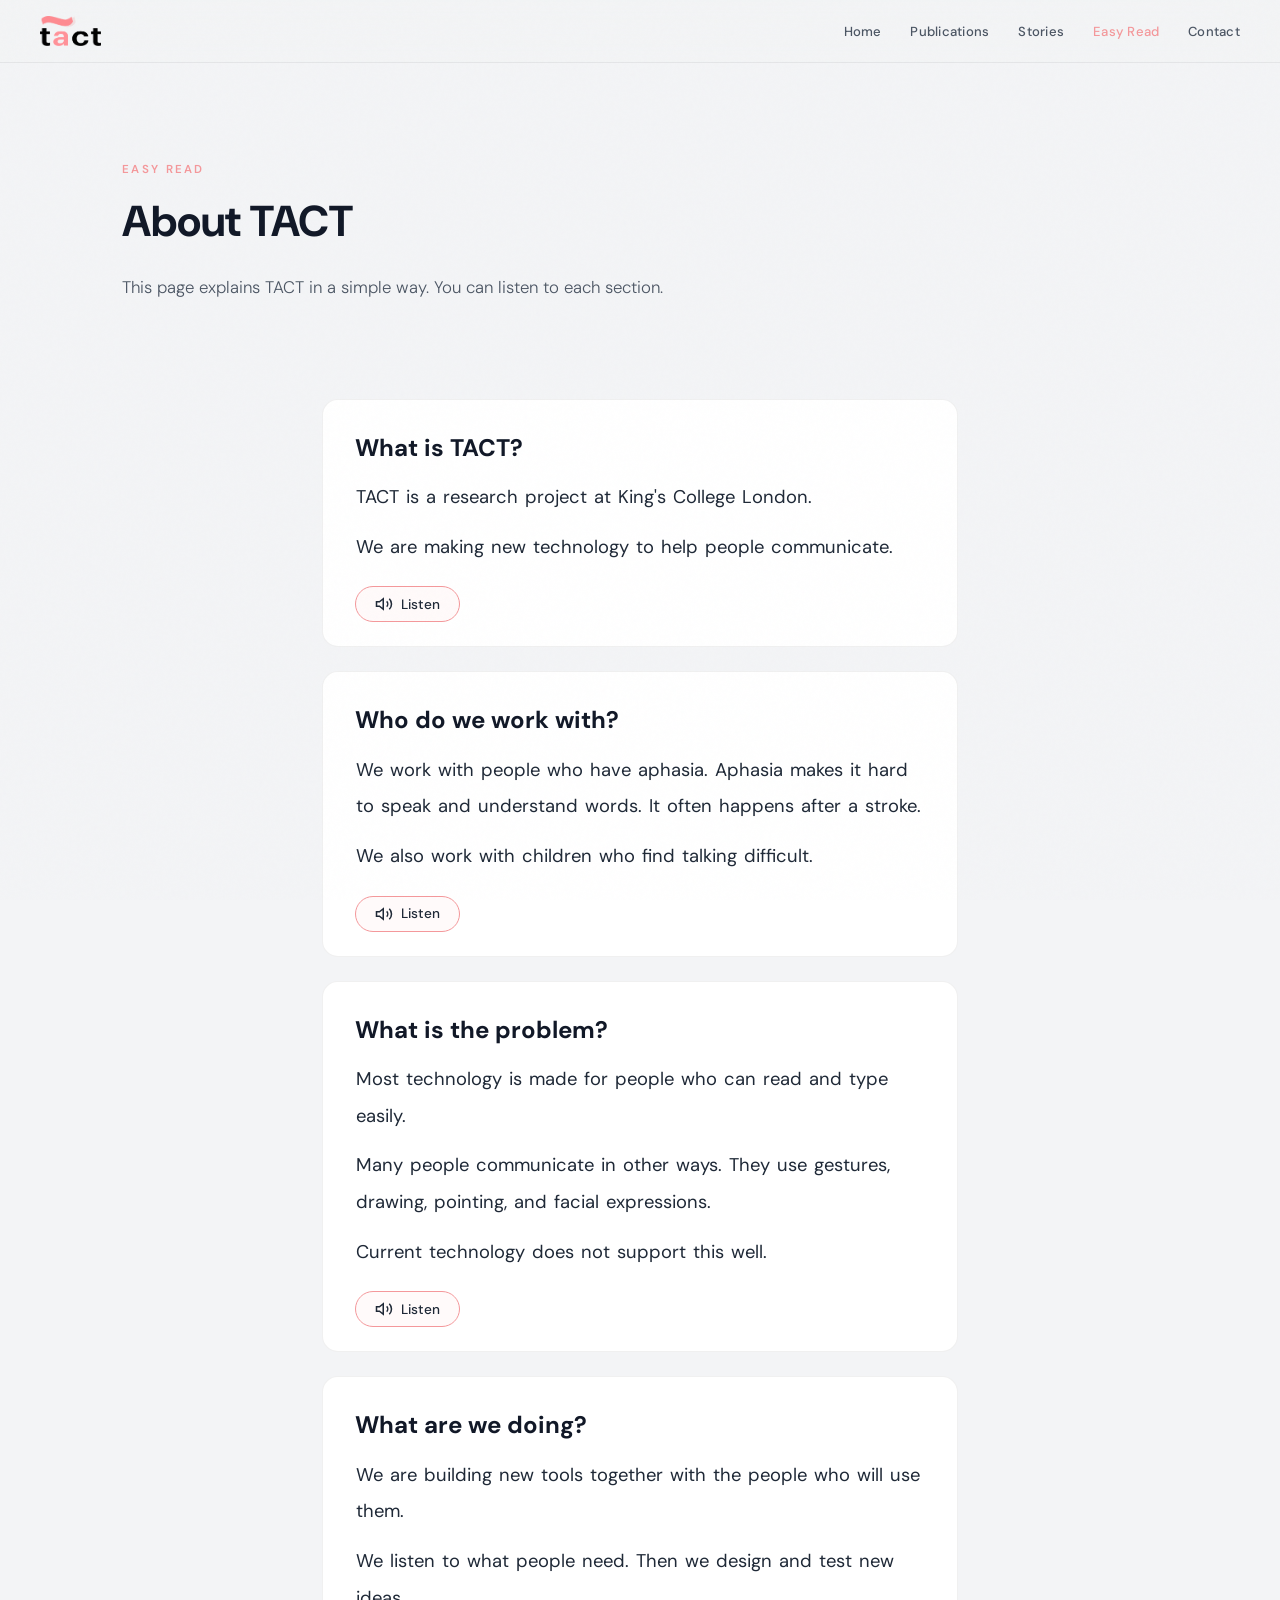
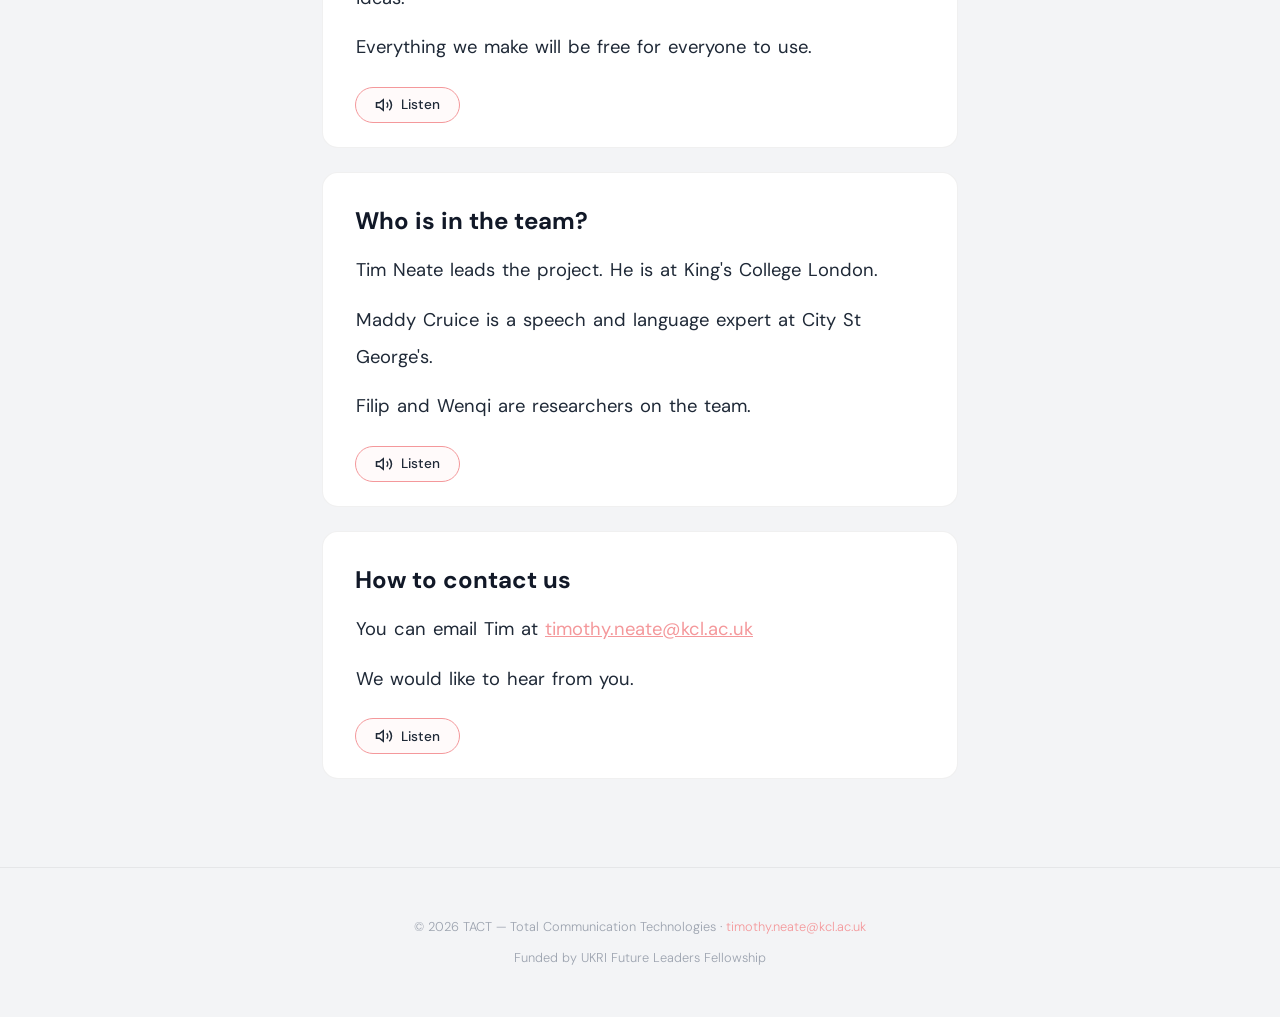
==== easyread.html @ 061c8639 "Redesign: DM Sans font, pink theme, team photos, advisors, nav update, Easy Read page - Switch font " ====
<!DOCTYPE html>
<html lang="en">
<head>
  <meta charset="UTF-8">
  <meta name="viewport" content="width=device-width, initial-scale=1.0">
  <title>Easy Read — TACT</title>
  <meta name="description" content="Easy Read version of the TACT project for people with aphasia and communication needs.">
  <link rel="preconnect" href="https://fonts.googleapis.com">
  <link rel="preconnect" href="https://fonts.gstatic.com" crossorigin>
  <link href="https://fonts.googleapis.com/css2?family=DM+Sans:ital,opsz,wght@0,9..40,300;0,9..40,400;0,9..40,500;0,9..40,600;0,9..40,700;1,9..40,400&display=swap" rel="stylesheet">
  <link rel="stylesheet" href="styles.css">
  <style>
    .easyread-section { max-width: 700px; margin: 0 auto; padding: 2rem 2rem 4rem; }
    .easyread-block { background: var(--navy-mid); border: 1px solid rgba(0,0,0,0.06); border-radius: 16px; padding: 2rem 2rem 1.5rem; margin-bottom: 1.5rem; }
    .easyread-block h2 { font-family: var(--font-display); font-size: 1.5rem; font-weight: 700; color: var(--white); margin-bottom: 1rem; line-height: 1.3; }
    .easyread-block p { font-size: 1.15rem; line-height: 2; color: var(--text-primary); font-weight: 400; margin-bottom: 0.8rem; }
    .tts-btn { display: inline-flex; align-items: center; gap: 0.5rem; margin-top: 0.5rem; padding: 0.5rem 1.2rem; border-radius: 100px; border: 1px solid var(--teal); background: var(--teal-subtle); color: var(--text-primary); font-family: var(--font-display); font-size: 0.85rem; font-weight: 500; cursor: pointer; transition: background 0.2s; }
    .tts-btn:hover { background: var(--teal-faded); }
    .tts-btn svg { flex-shrink: 0; }
    .easyread-intro { text-align: center; margin-bottom: 2rem; }
    .easyread-intro p { font-size: 1.1rem; color: var(--text-secondary); max-width: 500px; margin: 0 auto; }
    .tts-word { transition: background 0.15s, color 0.15s; border-radius: 3px; padding: 0 1px; }
    .tts-word.active { background: var(--teal); color: #fff; }
    .easyread-block.speaking p { color: var(--text-muted); }
    .easyread-block.speaking .tts-word.active { color: #fff; }
    .easyread-block.speaking .tts-word.spoken { color: var(--text-primary); }
  </style>
</head>
<body>
  <a href="#main" class="skip-link">Skip to main content</a>

  <nav id="navbar" role="navigation" aria-label="Main navigation">
    <a href="index.html" class="nav-brand" aria-label="TACT Home">
      <img src="tact-logo.png" alt="TACT" style="height:30px;">
    </a>
    <button class="nav-toggle" aria-label="Toggle menu" id="navToggle"><span></span><span></span><span></span></button>
    <ul class="nav-links" id="navLinks">
      <li><a href="index.html">Home</a></li>
      <li><a href="publications.html">Publications</a></li>
      <li><a href="stories.html">Stories</a></li>
      <li><a href="easyread.html" class="active">Easy Read</a></li>
      <li><a href="index.html#contact">Contact</a></li>
    </ul>
  </nav>

  <div class="page-header" id="main">
    <p class="section-label">Easy Read</p>
    <h1 class="section-title">About TACT</h1>
    <p class="section-body">This page explains TACT in a simple way. You can listen to each section.</p>
  </div>

  <div class="easyread-section">

    <div class="easyread-block">
      <h2>What is TACT?</h2>
      <p>TACT is a research project at King's College London.</p>
      <p>We are making new technology to help people communicate.</p>
      <button class="tts-btn" data-text="TACT is a research project at King's College London. We are making new technology to help people communicate." aria-label="Listen to this section">
        <svg width="18" height="18" viewBox="0 0 24 24" fill="none" stroke="currentColor" stroke-width="2"><polygon points="11 5 6 9 2 9 2 15 6 15 11 19 11 5"/><path d="M15.54 8.46a5 5 0 0 1 0 7.07"/><path d="M19.07 4.93a10 10 0 0 1 0 14.14"/></svg>
        Listen
      </button>
    </div>

    <div class="easyread-block">
      <h2>Who do we work with?</h2>
      <p>We work with people who have aphasia. Aphasia makes it hard to speak and understand words. It often happens after a stroke.</p>
      <p>We also work with children who find talking difficult.</p>
      <button class="tts-btn" data-text="We work with people who have aphasia. Aphasia makes it hard to speak and understand words. It often happens after a stroke. We also work with children who find talking difficult." aria-label="Listen to this section">
        <svg width="18" height="18" viewBox="0 0 24 24" fill="none" stroke="currentColor" stroke-width="2"><polygon points="11 5 6 9 2 9 2 15 6 15 11 19 11 5"/><path d="M15.54 8.46a5 5 0 0 1 0 7.07"/><path d="M19.07 4.93a10 10 0 0 1 0 14.14"/></svg>
        Listen
      </button>
    </div>

    <div class="easyread-block">
      <h2>What is the problem?</h2>
      <p>Most technology is made for people who can read and type easily.</p>
      <p>Many people communicate in other ways. They use gestures, drawing, pointing, and facial expressions.</p>
      <p>Current technology does not support this well.</p>
      <button class="tts-btn" data-text="Most technology is made for people who can read and type easily. Many people communicate in other ways. They use gestures, drawing, pointing, and facial expressions. Current technology does not support this well." aria-label="Listen to this section">
        <svg width="18" height="18" viewBox="0 0 24 24" fill="none" stroke="currentColor" stroke-width="2"><polygon points="11 5 6 9 2 9 2 15 6 15 11 19 11 5"/><path d="M15.54 8.46a5 5 0 0 1 0 7.07"/><path d="M19.07 4.93a10 10 0 0 1 0 14.14"/></svg>
        Listen
      </button>
    </div>

    <div class="easyread-block">
      <h2>What are we doing?</h2>
      <p>We are building new tools together with the people who will use them.</p>
      <p>We listen to what people need. Then we design and test new ideas.</p>
      <p>Everything we make will be free for everyone to use.</p>
      <button class="tts-btn" data-text="We are building new tools together with the people who will use them. We listen to what people need. Then we design and test new ideas. Everything we make will be free for everyone to use." aria-label="Listen to this section">
        <svg width="18" height="18" viewBox="0 0 24 24" fill="none" stroke="currentColor" stroke-width="2"><polygon points="11 5 6 9 2 9 2 15 6 15 11 19 11 5"/><path d="M15.54 8.46a5 5 0 0 1 0 7.07"/><path d="M19.07 4.93a10 10 0 0 1 0 14.14"/></svg>
        Listen
      </button>
    </div>

    <div class="easyread-block">
      <h2>Who is in the team?</h2>
      <p>Tim Neate leads the project. He is at King's College London.</p>
      <p>Maddy Cruice is a speech and language expert at City St George's.</p>
      <p>Filip and Wenqi are researchers on the team.</p>
      <button class="tts-btn" data-text="Tim Neate leads the project. He is at King's College London. Maddy Cruice is a speech and language expert at City St George's. Filip and Wenqi are researchers on the team." aria-label="Listen to this section">
        <svg width="18" height="18" viewBox="0 0 24 24" fill="none" stroke="currentColor" stroke-width="2"><polygon points="11 5 6 9 2 9 2 15 6 15 11 19 11 5"/><path d="M15.54 8.46a5 5 0 0 1 0 7.07"/><path d="M19.07 4.93a10 10 0 0 1 0 14.14"/></svg>
        Listen
      </button>
    </div>

    <div class="easyread-block">
      <h2>How to contact us</h2>
      <p>You can email Tim at <a href="mailto:timothy.neate@kcl.ac.uk" style="color:var(--teal);text-decoration:underline;">timothy.neate@kcl.ac.uk</a></p>
      <p>We would like to hear from you.</p>
      <button class="tts-btn" data-text="You can email Tim at timothy.neate@kcl.ac.uk. We would like to hear from you." aria-label="Listen to this section">
        <svg width="18" height="18" viewBox="0 0 24 24" fill="none" stroke="currentColor" stroke-width="2"><polygon points="11 5 6 9 2 9 2 15 6 15 11 19 11 5"/><path d="M15.54 8.46a5 5 0 0 1 0 7.07"/><path d="M19.07 4.93a10 10 0 0 1 0 14.14"/></svg>
        Listen
      </button>
    </div>

  </div>

  <footer>
    <p>&copy; 2026 TACT — Total Communication Technologies · <a href="mailto:timothy.neate@kcl.ac.uk">timothy.neate@kcl.ac.uk</a></p>
    <p style="margin-top:0.5rem;">Funded by UKRI Future Leaders Fellowship</p>
  </footer>

  <script>
    const ICON_PLAY = '<svg width="18" height="18" viewBox="0 0 24 24" fill="none" stroke="currentColor" stroke-width="2"><polygon points="11 5 6 9 2 9 2 15 6 15 11 19 11 5"/><path d="M15.54 8.46a5 5 0 0 1 0 7.07"/><path d="M19.07 4.93a10 10 0 0 1 0 14.14"/></svg>';
    const ICON_STOP = '<svg width="18" height="18" viewBox="0 0 24 24" fill="none" stroke="currentColor" stroke-width="2"><rect x="6" y="4" width="4" height="16"/><rect x="14" y="4" width="4" height="16"/></svg>';

    // Nav scroll + mobile toggle
    window.addEventListener('scroll', () => { document.getElementById('navbar').classList.toggle('scrolled', window.scrollY > 60); });
    document.getElementById('navToggle').addEventListener('click', () => { document.getElementById('navLinks').classList.toggle('open'); });
    document.querySelectorAll('#navLinks a').forEach(link => { link.addEventListener('click', () => { document.getElementById('navLinks').classList.remove('open'); }); });

    // Scroll reveal
    const observer = new IntersectionObserver((entries) => {
      entries.forEach(entry => { if (entry.isIntersecting) { entry.target.classList.add('visible'); observer.unobserve(entry.target); } });
    }, { threshold: 0.15, rootMargin: '0px 0px -30px 0px' });
    document.querySelectorAll('.reveal').forEach(el => observer.observe(el));

    // Wrap each paragraph's text nodes in word spans for highlighting
    document.querySelectorAll('.easyread-block').forEach(block => {
      block.querySelectorAll('p').forEach(p => {
        const walker = document.createTreeWalker(p, NodeFilter.SHOW_TEXT);
        const textNodes = [];
        while (walker.nextNode()) textNodes.push(walker.currentNode);
        textNodes.forEach(node => {
          const parts = node.textContent.split(/(\s+)/);
          const frag = document.createDocumentFragment();
          parts.forEach(part => {
            if (/\S/.test(part)) {
              const span = document.createElement('span');
              span.className = 'tts-word';
              span.textContent = part;
              frag.appendChild(span);
            } else {
              frag.appendChild(document.createTextNode(part));
            }
          });
          node.parentNode.replaceChild(frag, node);
        });
      });
    });

    // TTS with readalong highlighting
    let activeBlock = null;

    function resetBlock(block) {
      block.classList.remove('speaking');
      block.querySelectorAll('.tts-word').forEach(w => w.classList.remove('active', 'spoken'));
      const btn = block.querySelector('.tts-btn');
      btn.innerHTML = ICON_PLAY + ' Listen';
    }

    document.querySelectorAll('.tts-btn').forEach(btn => {
      btn.addEventListener('click', () => {
        const block = btn.closest('.easyread-block');

        if (speechSynthesis.speaking) {
          speechSynthesis.cancel();
          if (activeBlock === block) {
            resetBlock(block);
            activeBlock = null;
            return;
          }
          if (activeBlock) resetBlock(activeBlock);
        }

        const words = Array.from(block.querySelectorAll('.tts-word'));
        const text = btn.getAttribute('data-text');
        const utterance = new SpeechSynthesisUtterance(text);
        utterance.rate = 0.85;
        utterance.pitch = 1;

        activeBlock = block;
        block.classList.add('speaking');
        btn.innerHTML = ICON_STOP + ' Stop';

        // Track character position to word-span index mapping
        const plainWords = text.split(/\s+/);
        let charPos = 0;
        const wordMap = [];
        plainWords.forEach((w, i) => {
          wordMap.push({ start: charPos, end: charPos + w.length, index: i });
          charPos += w.length + 1;
        });

        utterance.onboundary = (e) => {
          if (e.name !== 'word') return;
          const ci = e.charIndex;
          const match = wordMap.findIndex(w => ci >= w.start && ci < w.end);
          if (match < 0) return;

          words.forEach((w, i) => {
            if (i < match) { w.classList.remove('active'); w.classList.add('spoken'); }
            else if (i === match) { w.classList.add('active'); w.classList.remove('spoken'); }
            else { w.classList.remove('active', 'spoken'); }
          });
        };

        utterance.onend = () => {
          words.forEach(w => { w.classList.remove('active'); w.classList.add('spoken'); });
          setTimeout(() => { resetBlock(block); activeBlock = null; }, 600);
        };

        speechSynthesis.speak(utterance);
      });
    });
  </script>
</body>
</html>
---- styles.css ----
/* ═══════════════════════════════════════
   TACT — Total Communication Technologies
   Shared stylesheet
   Used by: index.html, publications.html, stories.html
   ═══════════════════════════════════════ */

*, *::before, *::after { margin: 0; padding: 0; box-sizing: border-box; }

:root {
  --teal: #F4989B;
  --teal-deep: #e07e81;
  --teal-glow: rgba(244,152,155,0.12);
  --teal-subtle: rgba(244,152,155,0.05);
  --teal-faded: rgba(244,152,155,0.10);
  --navy: #f3f4f6;
  --navy-mid: #ffffff;
  --warm: #d97706;
  --warm-faded: rgba(217,119,6,0.12);
  --coral: #e04545;
  --coral-faded: rgba(224,69,69,0.12);
  --white: #111827;
  --text-primary: #1f2937;
  --text-secondary: #4b5563;
  --text-muted: #9ca3af;
  --font-display: 'DM Sans', system-ui, sans-serif;
  --font-body: 'DM Sans', system-ui, sans-serif;
}

html { scroll-behavior: smooth; scroll-padding-top: 90px; }

body {
  font-family: var(--font-body);
  background: var(--navy);
  color: var(--text-primary);
  overflow-x: hidden;
  line-height: 1.75;
  font-size: 16px;
}

/* Grain texture overlay */
body::after {
  content: '';
  position: fixed;
  inset: 0;
  pointer-events: none;
  z-index: 9999;
  opacity: 0.018;
  background-image: url("data:image/svg+xml,%3Csvg viewBox='0 0 256 256' xmlns='http://www.w3.org/2000/svg'%3E%3Cfilter id='n'%3E%3CfeTurbulence type='fractalNoise' baseFrequency='0.85' numOctaves='4' stitchTiles='stitch'/%3E%3C/filter%3E%3Crect width='100%25' height='100%25' filter='url(%23n)'/%3E%3C/svg%3E");
}

/* Scroll reveal */
.reveal {
  opacity: 0;
  transform: translateY(36px);
  transition: opacity 0.9s cubic-bezier(0.16,1,0.3,1), transform 0.9s cubic-bezier(0.16,1,0.3,1);
}
.reveal.visible { opacity: 1; transform: translateY(0); }


/* ═══════════════════════════════
   NAVIGATION
   ═══════════════════════════════ */

nav {
  position: fixed; top: 0; width: 100%; z-index: 100;
  padding: 1rem 2.5rem;
  display: flex; justify-content: space-between; align-items: center;
  backdrop-filter: blur(24px); -webkit-backdrop-filter: blur(24px);
  background: rgba(243,244,246,0.7);
  border-bottom: 1px solid rgba(0,0,0,0.06);
  transition: background 0.3s, border-color 0.3s;
}
nav.scrolled { background: rgba(243,244,246,0.95); border-bottom-color: rgba(0,0,0,0.1); }
.nav-brand { display: flex; align-items: center; text-decoration: none; }
.nav-logo-svg { height: 30px; }
.nav-links { display: flex; gap: 1.8rem; list-style: none; align-items: center; }
.nav-links a {
  color: var(--text-secondary); text-decoration: none;
  font-family: var(--font-display); font-size: 0.82rem;
  font-weight: 500; letter-spacing: 0.02em; transition: color 0.25s;
}
.nav-links a:hover, .nav-links a:focus-visible { color: var(--teal); }
.nav-links a.active { color: var(--teal); }
.nav-toggle { display: none; background: none; border: none; cursor: pointer; padding: 0.5rem; }
.nav-toggle span { display: block; width: 24px; height: 2px; background: var(--text-secondary); margin: 5px 0; border-radius: 2px; }


/* ═══════════════════════════════
   HERO
   ═══════════════════════════════ */

.hero {
  min-height: 100vh; display: flex; flex-direction: column;
  justify-content: center; align-items: center; text-align: center;
  padding: 8rem 2rem 5rem; position: relative; overflow: hidden;
}
.orb { display: none; }
.hero-logo-wrap { margin-bottom: 2.5rem; animation: fadeUp 1s 0.2s both; }
.hero-logo-svg { width: 220px; filter: drop-shadow(0 0 30px rgba(244,152,155,0.15)); }
.hero h1 {
  font-family: var(--font-display); font-size: clamp(2.2rem,5.5vw,3.8rem);
  font-weight: 700; color: var(--white); line-height: 1.15;
  max-width: 800px; animation: fadeUp 1s 0.4s both;
}
.hero h1 .accent { color: var(--teal); }
.hero-sub {
  font-size: clamp(1rem,2vw,1.15rem); max-width: 620px; margin-top: 1.5rem;
  font-weight: 300; color: var(--text-secondary); animation: fadeUp 1s 0.6s both; line-height: 1.8;
}
.hero-badges { display: flex; gap: 0.8rem; margin-top: 2.5rem; flex-wrap: wrap; justify-content: center; animation: fadeUp 1s 0.8s both; }
.hero-badge {
  display: inline-flex; align-items: center; gap: 0.4rem;
  padding: 0.45rem 1rem; border-radius: 100px;
  font-family: var(--font-display); font-size: 0.78rem; font-weight: 500;
  border: 1px solid rgba(244,152,155,0.15); color: var(--text-secondary); background: rgba(244,152,155,0.04);
}

.hero-kings-logo {
  margin-top: 3rem;
  height: 50px;
  opacity: 0.5;
  animation: fadeUp 1s 1s both;
}

@keyframes fadeUp { from { opacity: 0; transform: translateY(28px); } to { opacity: 1; transform: translateY(0); } }


/* ═══════════════════════════════
   SHARED SECTIONS
   ═══════════════════════════════ */

section { padding: 7rem 2rem; max-width: 1100px; margin: 0 auto; }
.section-label { font-family: var(--font-display); font-size: 0.72rem; letter-spacing: 0.2em; text-transform: uppercase; color: var(--teal); font-weight: 600; margin-bottom: 1rem; }
.section-title { font-family: var(--font-display); font-size: clamp(1.8rem,4vw,2.7rem); font-weight: 700; color: var(--white); line-height: 1.2; margin-bottom: 1.5rem; }
.section-body { font-size: 1.05rem; max-width: 700px; line-height: 1.85; color: var(--text-secondary); font-weight: 300; }
.divider { width: 100%; max-width: 1100px; margin: 0 auto; height: 1px; background: linear-gradient(90deg, transparent, var(--teal), transparent); opacity: 0.1; }


/* ═══════════════════════════════
   THE GAP — infographic cards
   ═══════════════════════════════ */

.gap-grid { display: grid; grid-template-columns: repeat(auto-fit, minmax(300px,1fr)); gap: 1.5rem; margin-top: 3rem; }
.gap-card { background: var(--navy-mid); border: 1px solid rgba(0,0,0,0.06); border-radius: 20px; padding: 2.5rem 2rem 2rem; text-align: center; transition: transform 0.3s, border-color 0.3s; box-shadow: 0 1px 3px rgba(0,0,0,0.04); }
.gap-card:hover { transform: translateY(-3px); border-color: rgba(0,0,0,0.12); }
.gap-visual { margin-bottom: 1.5rem; display: flex; justify-content: center; }
.gap-stat { font-family: var(--font-display); font-size: 1.1rem; font-weight: 500; color: var(--text-primary); line-height: 1.55; }
.gap-stat strong { color: var(--white); font-weight: 700; }
.gap-stat .num { font-weight: 800; font-size: 1.25rem; }
.gap-stat .num.teal { color: var(--teal); }
.gap-stat .num.coral { color: var(--coral); }
.gap-stat .num.warm { color: var(--warm); }
.gap-source { font-size: 0.72rem; color: var(--text-muted); margin-top: 0.6rem; font-style: italic; }


/* ═══════════════════════════════
   PULL QUOTE
   ═══════════════════════════════ */

.pull-quote-section { padding: 5rem 2rem; text-align: center; max-width: 900px; margin: 0 auto; }
.pull-quote { font-family: var(--font-display); font-size: clamp(1.35rem,3vw,2.1rem); font-weight: 500; color: var(--white); line-height: 1.5; position: relative; }
.pull-quote .highlight { color: var(--teal); font-weight: 700; }
.pull-quote::before { content: ''; position: absolute; top: -1.5rem; left: 50%; transform: translateX(-50%); width: 50px; height: 3px; background: var(--teal); border-radius: 3px; opacity: 0.4; }


/* ═══════════════════════════════
   COMMUNITIES
   ═══════════════════════════════ */

.community-grid { display: grid; grid-template-columns: repeat(auto-fit, minmax(320px,1fr)); gap: 2rem; margin-top: 3rem; }
.community-card { padding: 2.5rem 2rem; border-radius: 20px; border: 1px solid rgba(0,0,0,0.06); background: var(--navy-mid); transition: all 0.35s; position: relative; overflow: hidden; box-shadow: 0 1px 3px rgba(0,0,0,0.04); }
.community-card::before { content: ''; position: absolute; top: 0; left: 0; right: 0; height: 3px; border-radius: 20px 20px 0 0; }
.community-card.aphasia::before { background: var(--teal); }
.community-card.children::before { background: var(--warm); }
.community-card:hover { border-color: rgba(0,0,0,0.10); transform: translateY(-2px); }
.community-icon { width: 50px; height: 50px; border-radius: 13px; display: flex; align-items: center; justify-content: center; margin-bottom: 1.3rem; }
.community-icon.aphasia { background: var(--teal-glow); }
.community-icon.children { background: var(--warm-faded); }
.community-card h3 { font-family: var(--font-display); font-size: 1.25rem; font-weight: 700; color: var(--white); margin-bottom: 0.7rem; }
.community-card p { font-size: 0.95rem; font-weight: 300; color: var(--text-secondary); line-height: 1.75; }
.community-card strong { color: var(--text-primary); font-weight: 500; }


/* ═══════════════════════════════
   APPROACH — vertical timeline
   ═══════════════════════════════ */

.approach-timeline { margin-top: 3rem; position: relative; padding-left: 60px; }
.approach-timeline::before { content: ''; position: absolute; left: 24px; top: 0; bottom: 0; width: 2px; background: linear-gradient(180deg, var(--teal), rgba(0,0,0,0.06)); border-radius: 2px; }
.approach-item { position: relative; margin-bottom: 3rem; padding-left: 1.5rem; }
.approach-item:last-child { margin-bottom: 0; }
.approach-marker { position: absolute; left: -36px; top: 2px; width: 48px; height: 48px; border-radius: 50%; background: var(--navy); border: 2px solid var(--teal); display: flex; align-items: center; justify-content: center; font-family: var(--font-display); font-weight: 700; font-size: 0.85rem; color: var(--teal); z-index: 1; }
.approach-content h4 { font-family: var(--font-display); font-size: 1.15rem; font-weight: 600; color: var(--white); margin-bottom: 0.4rem; }
.approach-content p { font-size: 0.95rem; font-weight: 300; color: var(--text-secondary); line-height: 1.75; max-width: 620px; }
.approach-tag { display: inline-block; font-family: var(--font-display); font-size: 0.7rem; letter-spacing: 0.08em; text-transform: uppercase; color: var(--text-muted); margin-top: 0.5rem; }


/* ═══════════════════════════════
   TEAM
   ═══════════════════════════════ */

.team-grid { display: grid; grid-template-columns: repeat(auto-fit, minmax(190px,1fr)); gap: 1.5rem; margin-top: 3rem; }
.team-card { text-align: center; padding: 2rem 1.2rem; border-radius: 16px; background: var(--navy-mid); border: 1px solid rgba(0,0,0,0.04); transition: all 0.3s; box-shadow: 0 1px 3px rgba(0,0,0,0.04); }
.team-card:hover { border-color: rgba(0,0,0,0.10); transform: translateY(-2px); }
.team-avatar { width: 90px; height: 90px; border-radius: 50%; margin: 0 auto 1rem; object-fit: cover; display: block; }
.team-card h4 { font-family: var(--font-display); font-size: 0.95rem; font-weight: 600; color: var(--white); margin-bottom: 0.2rem; }
.team-role { font-size: 0.82rem; color: var(--text-muted); font-weight: 300; }
.team-org { font-size: 0.72rem; color: var(--text-muted); margin-top: 0.15rem; font-style: italic; }
.advisors-grid { grid-template-columns: repeat(2, 1fr); max-width: 500px; margin: 0 auto; }
.advisor-org-logo { width: 80px; margin: 0.75rem auto 0; display: block; border-radius: 8px; }


/* ═══════════════════════════════
   PARTNERS
   ═══════════════════════════════ */

.partners-section { text-align: center; }
.partner-logos { display: flex; flex-wrap: wrap; justify-content: center; align-items: center; gap: 1.2rem; margin-top: 3rem; }
.partner-logo { font-family: var(--font-display); font-size: 0.78rem; font-weight: 500; color: var(--text-secondary); letter-spacing: 0.03em; padding: 0.8rem 1.3rem; border: 1px solid rgba(0,0,0,0.05); border-radius: 10px; background: var(--navy-mid); transition: border-color 0.3s; }
.partner-logo:hover { border-color: rgba(244,152,155,0.25); }


/* ═══════════════════════════════
   CTA / CONTACT
   ═══════════════════════════════ */

.cta-section { text-align: center; padding: 7rem 2rem; max-width: 700px; margin: 0 auto; }
.cta-button { display: inline-block; margin-top: 2rem; padding: 1rem 2.5rem; border-radius: 60px; background: linear-gradient(135deg, var(--teal), var(--teal-deep)); color: var(--navy); font-family: var(--font-display); font-size: 1rem; font-weight: 600; text-decoration: none; letter-spacing: 0.02em; transition: all 0.3s; box-shadow: 0 4px 28px rgba(244,152,155,0.25); }
.cta-button:hover { transform: translateY(-2px); box-shadow: 0 8px 36px rgba(244,152,155,0.35); }


/* ═══════════════════════════════
   FOOTER
   ═══════════════════════════════ */

footer { text-align: center; padding: 3rem 2rem; border-top: 1px solid rgba(0,0,0,0.06); }
.footer-logos { display: flex; justify-content: center; align-items: center; gap: 2.5rem; margin-bottom: 1.5rem; flex-wrap: wrap; }
.footer-logo-text { font-family: var(--font-display); font-size: 0.72rem; font-weight: 600; color: var(--text-muted); letter-spacing: 0.08em; text-transform: uppercase; }
footer p { font-size: 0.8rem; color: var(--text-muted); font-weight: 300; }
footer a { color: var(--teal); text-decoration: none; }
footer a:hover { text-decoration: underline; }


/* ═══════════════════════════════
   SUB-PAGE STYLES
   (publications.html, stories.html)
   ═══════════════════════════════ */

.page-header { padding: 10rem 2rem 4rem; max-width: 1100px; margin: 0 auto; }
.page-header .section-body { margin-top: 0.5rem; }
.back-link { display: inline-flex; align-items: center; gap: 0.4rem; font-family: var(--font-display); font-size: 0.82rem; font-weight: 500; color: var(--teal); text-decoration: none; margin-bottom: 2rem; transition: opacity 0.2s; }
.back-link:hover { opacity: 0.7; }

/* Publications */
.pub-list { max-width: 800px; margin: 0 auto; padding: 0 2rem 5rem; }
.pub-item { padding: 1.8rem 0; border-bottom: 1px solid rgba(0,0,0,0.06); }
.pub-item:last-child { border-bottom: none; }
.pub-venue { font-family: var(--font-display); font-size: 0.7rem; letter-spacing: 0.15em; text-transform: uppercase; color: var(--warm); font-weight: 600; margin-bottom: 0.4rem; }
.pub-title { font-family: var(--font-display); font-size: 1.05rem; font-weight: 600; color: var(--white); margin-bottom: 0.3rem; line-height: 1.4; }
.pub-title a { color: var(--white); text-decoration: none; transition: color 0.2s; }
.pub-title a:hover { color: var(--teal); }
.pub-authors { font-size: 0.88rem; color: var(--text-muted); font-weight: 300; }
.pub-placeholder { padding: 3rem 2rem; border-radius: 16px; background: var(--teal-subtle); border: 1px dashed rgba(0,0,0,0.08); text-align: center; max-width: 700px; margin: 0 auto; }
.pub-placeholder p { color: var(--text-muted); font-size: 0.95rem; line-height: 1.7; }
.pub-placeholder a { color: var(--teal); text-decoration: none; }
.pub-placeholder a:hover { text-decoration: underline; }

/* Stories */
.stories-grid { display: grid; grid-template-columns: repeat(auto-fit, minmax(320px,1fr)); gap: 2rem; max-width: 1100px; margin: 0 auto; padding: 0 2rem 5rem; }
.story-card { border-radius: 16px; background: var(--navy-mid); border: 1px solid rgba(0,0,0,0.06); overflow: hidden; transition: all 0.3s; }
.story-card:hover { border-color: rgba(0,0,0,0.10); transform: translateY(-2px); }
.story-card-body { padding: 1.8rem; }
.story-date { font-family: var(--font-display); font-size: 0.7rem; letter-spacing: 0.12em; text-transform: uppercase; color: var(--text-muted); margin-bottom: 0.5rem; }
.story-card h3 { font-family: var(--font-display); font-size: 1.1rem; font-weight: 600; color: var(--white); margin-bottom: 0.5rem; line-height: 1.35; }
.story-card p { font-size: 0.9rem; color: var(--text-secondary); font-weight: 300; line-height: 1.7; }


/* ═══════════════════════════════
   ACCESSIBILITY
   ═══════════════════════════════ */

.skip-link { position: absolute; top: -100px; left: 0; background: var(--teal); color: var(--navy); padding: 0.8rem 1.5rem; z-index: 200; font-family: var(--font-display); font-weight: 600; text-decoration: none; border-radius: 0 0 8px 0; }
.skip-link:focus { top: 0; }


/* ═══════════════════════════════
   RESPONSIVE
   ═══════════════════════════════ */

@media (max-width: 768px) {
  nav { padding: 0.9rem 1.5rem; }
  .nav-links { display: none; position: absolute; top: 100%; left: 0; right: 0; background: rgba(243,244,246,0.97); backdrop-filter: blur(20px); flex-direction: column; padding: 1.5rem 2rem; gap: 1.2rem; border-bottom: 1px solid rgba(0,0,0,0.06); }
  .nav-links.open { display: flex; }
  .nav-toggle { display: block; }
  section { padding: 5rem 1.5rem; }
  .hero { padding: 7rem 1.5rem 4rem; }
  .hero-logo-svg { width: 170px; }
  .gap-grid { grid-template-columns: 1fr; }
  .community-grid { grid-template-columns: 1fr; }
  .team-grid { grid-template-columns: repeat(2,1fr); }
  .approach-timeline { padding-left: 50px; }
  .approach-marker { left: -26px; width: 40px; height: 40px; font-size: 0.8rem; }
  .page-header { padding: 8rem 1.5rem 3rem; }
  .stories-grid { grid-template-columns: 1fr; }
}

@media (max-width: 480px) {
  .hero-badges { gap: 0.5rem; }
  .partner-logos { gap: 0.8rem; }
  .approach-timeline { padding-left: 44px; }
  .approach-marker { left: -22px; width: 36px; height: 36px; }
}
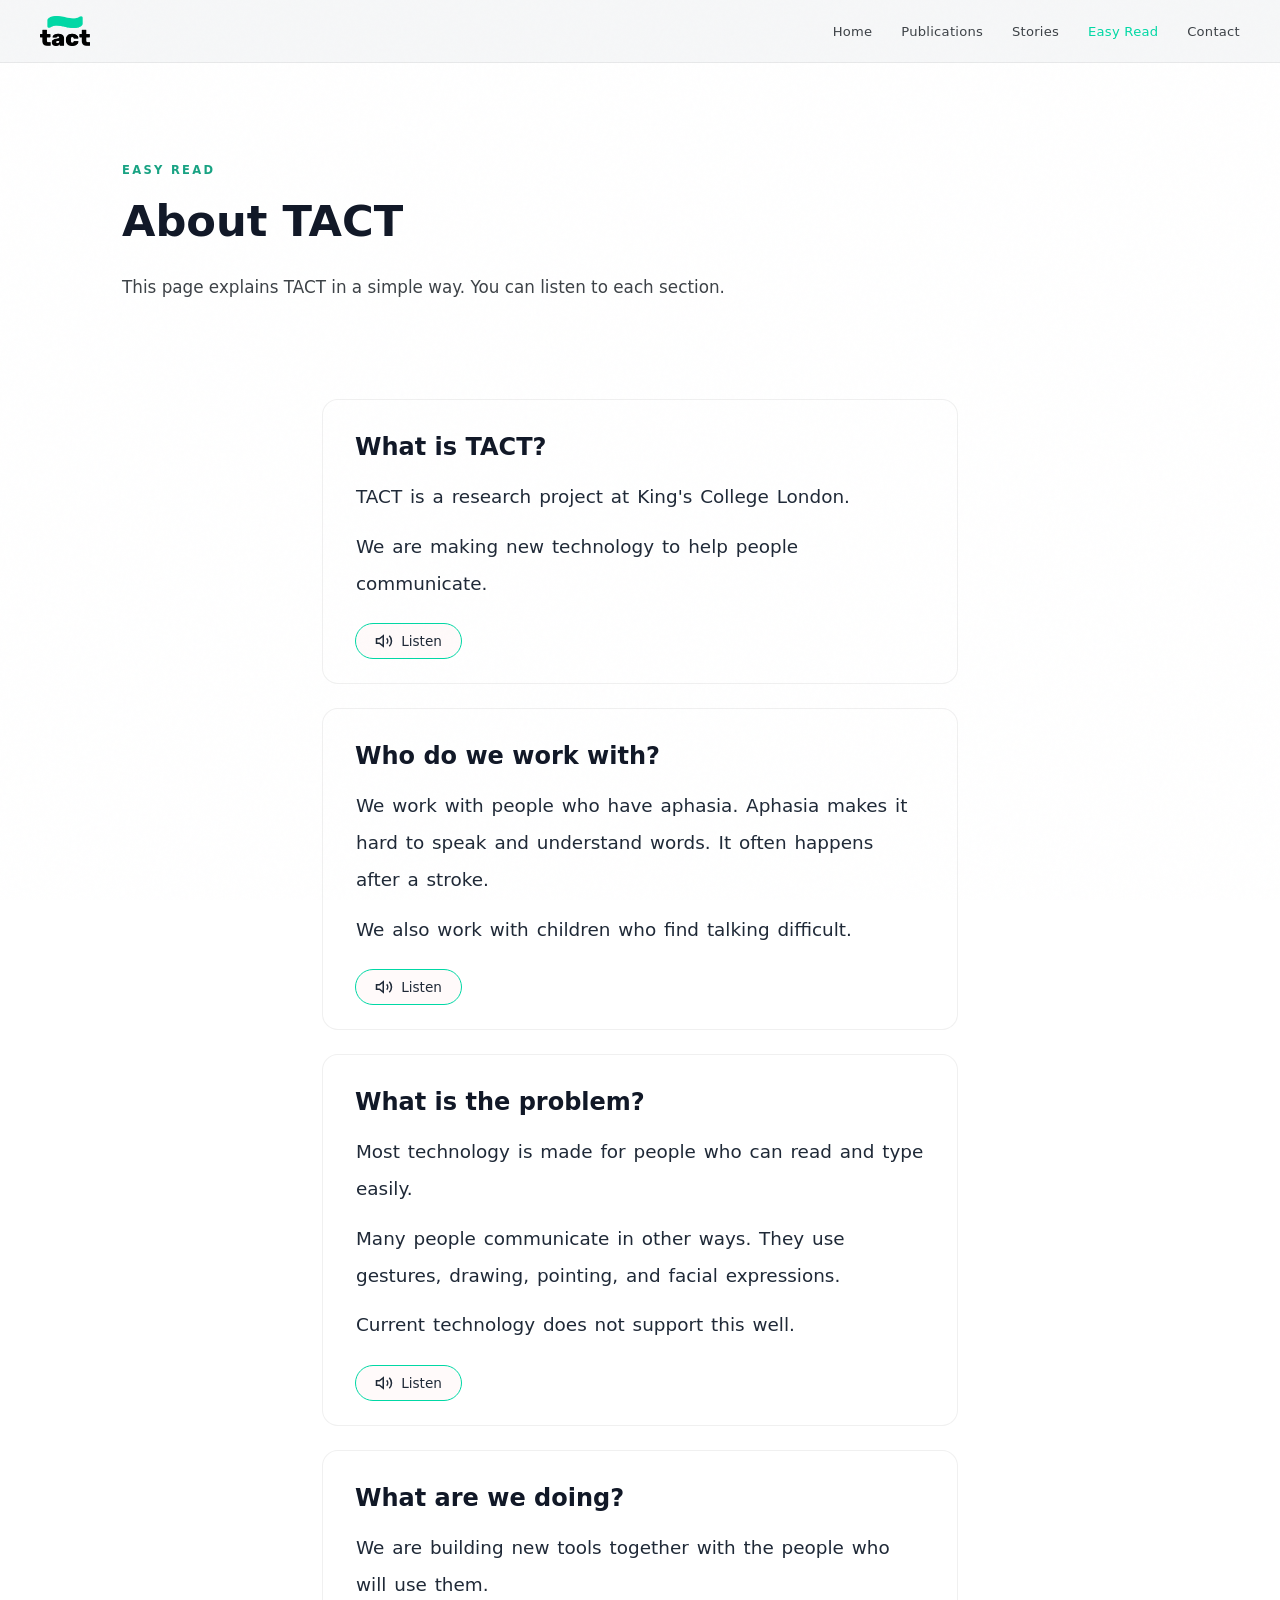
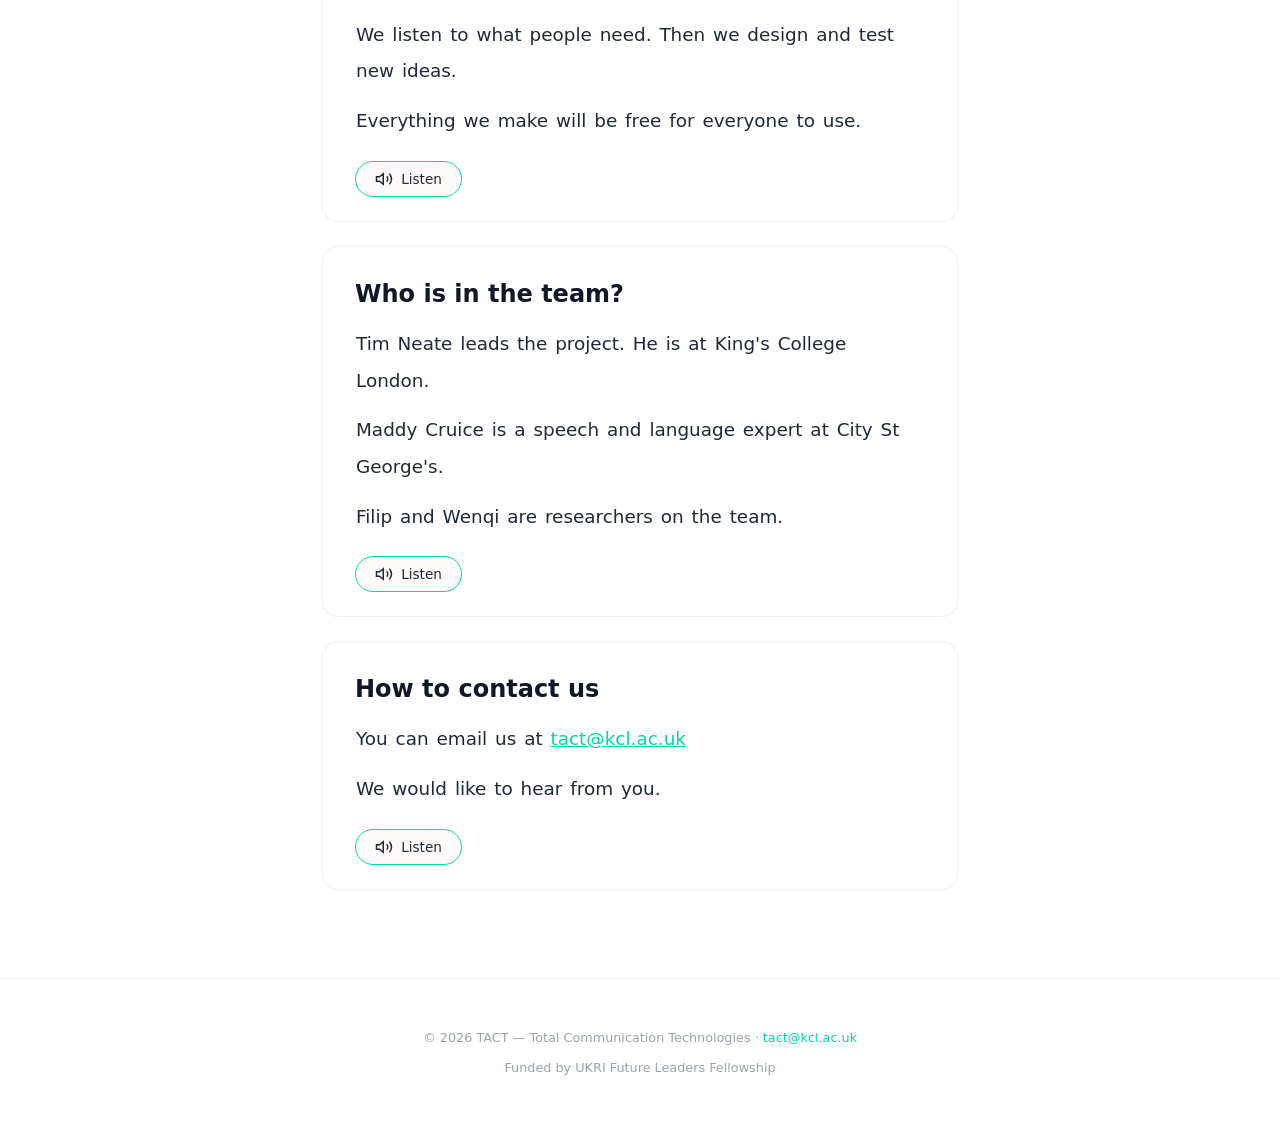
==== commit d1a49f24: "Updates to various visual and copy things Removed animation Change colours Changed copy Change font " ====
--- a/easyread.html
+++ b/easyread.html
@@ -5,6 +5,16 @@
   <meta name="viewport" content="width=device-width, initial-scale=1.0">
   <title>Easy Read — TACT</title>
   <meta name="description" content="Easy Read version of the TACT project for people with aphasia and communication needs.">
+<!-- favicon-->
+ 
+<link rel="icon" type="image/png" href="favicon/favicon-96x96.png" sizes="96x96" />
+<link rel="icon" type="image/svg+xml" href="favicon//favicon.svg" />
+<link rel="shortcut icon" href="favicon//favicon.ico" />
+<link rel="apple-touch-icon" sizes="180x180" href="favicon//apple-touch-icon.png" />
+<meta name="apple-mobile-web-app-title" content="TACT" />
+<link rel="manifest" href="/site.webmanifest" />
+
+
   <link rel="preconnect" href="https://fonts.googleapis.com">
   <link rel="preconnect" href="https://fonts.gstatic.com" crossorigin>
   <link href="https://fonts.googleapis.com/css2?family=DM+Sans:ital,opsz,wght@0,9..40,300;0,9..40,400;0,9..40,500;0,9..40,600;0,9..40,700;1,9..40,400&display=swap" rel="stylesheet">
@@ -106,7 +116,7 @@
 
     <div class="easyread-block">
       <h2>How to contact us</h2>
-      <p>You can email Tim at <a href="mailto:timothy.neate@kcl.ac.uk" style="color:var(--teal);text-decoration:underline;">timothy.neate@kcl.ac.uk</a></p>
+      <p>You can email us at <a href="mailto:tact@kcl.ac.uk" style="color:var(--teal);text-decoration:underline;">tact@kcl.ac.uk</a></p>
       <p>We would like to hear from you.</p>
       <button class="tts-btn" data-text="You can email Tim at timothy.neate@kcl.ac.uk. We would like to hear from you." aria-label="Listen to this section">
         <svg width="18" height="18" viewBox="0 0 24 24" fill="none" stroke="currentColor" stroke-width="2"><polygon points="11 5 6 9 2 9 2 15 6 15 11 19 11 5"/><path d="M15.54 8.46a5 5 0 0 1 0 7.07"/><path d="M19.07 4.93a10 10 0 0 1 0 14.14"/></svg>
@@ -117,7 +127,7 @@
   </div>
 
   <footer>
-    <p>&copy; 2026 TACT — Total Communication Technologies · <a href="mailto:timothy.neate@kcl.ac.uk">timothy.neate@kcl.ac.uk</a></p>
+    <p>&copy; 2026 TACT — Total Communication Technologies · <a href="mailto:tact@kcl.ac.uk">tact@kcl.ac.uk</a></p>
     <p style="margin-top:0.5rem;">Funded by UKRI Future Leaders Fellowship</p>
   </footer>
 
--- a/styles.css
+++ b/styles.css
@@ -7,12 +7,12 @@
 *, *::before, *::after { margin: 0; padding: 0; box-sizing: border-box; }
 
 :root {
-  --teal: #F4989B;
-  --teal-deep: #e07e81;
+  --teal: #00D8A5;
+  --teal-deep: #18a383;
   --teal-glow: rgba(244,152,155,0.12);
   --teal-subtle: rgba(244,152,155,0.05);
   --teal-faded: rgba(244,152,155,0.10);
-  --navy: #f3f4f6;
+  --navy: #FFFFFF;
   --navy-mid: #ffffff;
   --warm: #d97706;
   --warm-faded: rgba(217,119,6,0.12);
@@ -20,10 +20,10 @@
   --coral-faded: rgba(224,69,69,0.12);
   --white: #111827;
   --text-primary: #1f2937;
-  --text-secondary: #4b5563;
+  --text-secondary: #3d4247;
   --text-muted: #9ca3af;
-  --font-display: 'DM Sans', system-ui, sans-serif;
-  --font-body: 'DM Sans', system-ui, sans-serif;
+  --font-display: 'Rubik', system-ui, sans-serif;
+  --font-body: 'Rubik', system-ui, sans-serif;
 }
 
 html { scroll-behavior: smooth; scroll-padding-top: 90px; }
@@ -95,17 +95,17 @@
   padding: 8rem 2rem 5rem; position: relative; overflow: hidden;
 }
 .orb { display: none; }
-.hero-logo-wrap { margin-bottom: 2.5rem; animation: fadeUp 1s 0.2s both; }
+.hero-logo-wrap { margin-bottom: 2.5rem; }
 .hero-logo-svg { width: 220px; filter: drop-shadow(0 0 30px rgba(244,152,155,0.15)); }
 .hero h1 {
   font-family: var(--font-display); font-size: clamp(2.2rem,5.5vw,3.8rem);
-  font-weight: 700; color: var(--white); line-height: 1.15;
-  max-width: 800px; animation: fadeUp 1s 0.4s both;
+  font-weight: 400; color: var(--white); line-height: 1.15;
+  max-width: 800px;
 }
 .hero h1 .accent { color: var(--teal); }
 .hero-sub {
   font-size: clamp(1rem,2vw,1.15rem); max-width: 620px; margin-top: 1.5rem;
-  font-weight: 300; color: var(--text-secondary); animation: fadeUp 1s 0.6s both; line-height: 1.8;
+  font-weight: 300; color: var(--text-secondary);  line-height: 1.8;
 }
 .hero-badges { display: flex; gap: 0.8rem; margin-top: 2.5rem; flex-wrap: wrap; justify-content: center; animation: fadeUp 1s 0.8s both; }
 .hero-badge {
@@ -117,9 +117,7 @@
 
 .hero-kings-logo {
   margin-top: 3rem;
-  height: 50px;
-  opacity: 0.5;
-  animation: fadeUp 1s 1s both;
+  height: 60px;
 }
 
 @keyframes fadeUp { from { opacity: 0; transform: translateY(28px); } to { opacity: 1; transform: translateY(0); } }
@@ -130,10 +128,10 @@
    ═══════════════════════════════ */
 
 section { padding: 7rem 2rem; max-width: 1100px; margin: 0 auto; }
-.section-label { font-family: var(--font-display); font-size: 0.72rem; letter-spacing: 0.2em; text-transform: uppercase; color: var(--teal); font-weight: 600; margin-bottom: 1rem; }
+.section-label { font-family: var(--font-display); font-size: 0.72rem; letter-spacing: 0.2em; text-transform: uppercase; color: var(--teal-deep); font-weight: 600; margin-bottom: 1rem; }
 .section-title { font-family: var(--font-display); font-size: clamp(1.8rem,4vw,2.7rem); font-weight: 700; color: var(--white); line-height: 1.2; margin-bottom: 1.5rem; }
 .section-body { font-size: 1.05rem; max-width: 700px; line-height: 1.85; color: var(--text-secondary); font-weight: 300; }
-.divider { width: 100%; max-width: 1100px; margin: 0 auto; height: 1px; background: linear-gradient(90deg, transparent, var(--teal), transparent); opacity: 0.1; }
+.divider { width: 100%; max-width: 1100px; margin: 0 auto; height: 1px; background: linear-gradient(90deg, transparent, var(--text-secondary), transparent); opacity: 0.2; }
 
 
 /* ═══════════════════════════════
@@ -158,7 +156,7 @@
    ═══════════════════════════════ */
 
 .pull-quote-section { padding: 5rem 2rem; text-align: center; max-width: 900px; margin: 0 auto; }
-.pull-quote { font-family: var(--font-display); font-size: clamp(1.35rem,3vw,2.1rem); font-weight: 500; color: var(--white); line-height: 1.5; position: relative; }
+.pull-quote { font-family: var(--font-display); font-size: clamp(1.35rem,3vw,2.1rem); font-weight: 600; color: var(--white); line-height: 1.5; position: relative; }
 .pull-quote .highlight { color: var(--teal); font-weight: 700; }
 .pull-quote::before { content: ''; position: absolute; top: -1.5rem; left: 50%; transform: translateX(-50%); width: 50px; height: 3px; background: var(--teal); border-radius: 3px; opacity: 0.4; }
 
@@ -200,15 +198,15 @@
    ═══════════════════════════════ */
 
 .team-grid { display: grid; grid-template-columns: repeat(auto-fit, minmax(190px,1fr)); gap: 1.5rem; margin-top: 3rem; }
-.team-card { text-align: center; padding: 2rem 1.2rem; border-radius: 16px; background: var(--navy-mid); border: 1px solid rgba(0,0,0,0.04); transition: all 0.3s; box-shadow: 0 1px 3px rgba(0,0,0,0.04); }
+.team-card { text-align: center; padding: 2rem 1.2rem; border-radius: 16px; background: var(--navy-mid); border: 1px solid rgba(0,0,0,0.04);  box-shadow: 0 1px 3px rgba(0,0,0,0.04); }
 .team-card:hover { border-color: rgba(0,0,0,0.10); transform: translateY(-2px); }
-.team-avatar { width: 90px; height: 90px; border-radius: 50%; margin: 0 auto 1rem; object-fit: cover; display: block; }
+.team-avatar { width: 170px; height: 170px; border-radius: 50%; margin: 0 auto 1rem; object-fit: cover; display: block; }
 .team-card h4 { font-family: var(--font-display); font-size: 0.95rem; font-weight: 600; color: var(--white); margin-bottom: 0.2rem; }
 .team-role { font-size: 0.82rem; color: var(--text-muted); font-weight: 300; }
 .team-org { font-size: 0.72rem; color: var(--text-muted); margin-top: 0.15rem; font-style: italic; }
 .advisors-grid { grid-template-columns: repeat(2, 1fr); max-width: 500px; margin: 0 auto; }
 .advisor-org-logo { width: 80px; margin: 0.75rem auto 0; display: block; border-radius: 8px; }
-
+.team-link {display: inline-block; margin-top: 0.6rem; color: var(--text-muted); }
 
 /* ═══════════════════════════════
    PARTNERS
@@ -310,3 +308,22 @@
   .approach-timeline { padding-left: 44px; }
   .approach-marker { left: -22px; width: 36px; height: 36px; }
 }
+
+
+/* Kill all motion without touching layout */
+@media (prefers-reduced-motion: no-preference), (prefers-reduced-motion: reduce) {
+  *,
+  *::before,
+  *::after {
+    animation-duration: 0.0001ms !important;
+    animation-iteration-count: 1 !important;
+    transition-duration: 0.0001ms !important;
+    scroll-behavior: auto !important;
+  }
+}
+
+/* Make reveal content visible immediately */
+.reveal {
+  opacity: 1 !important;
+  transform: none !important;
+}
